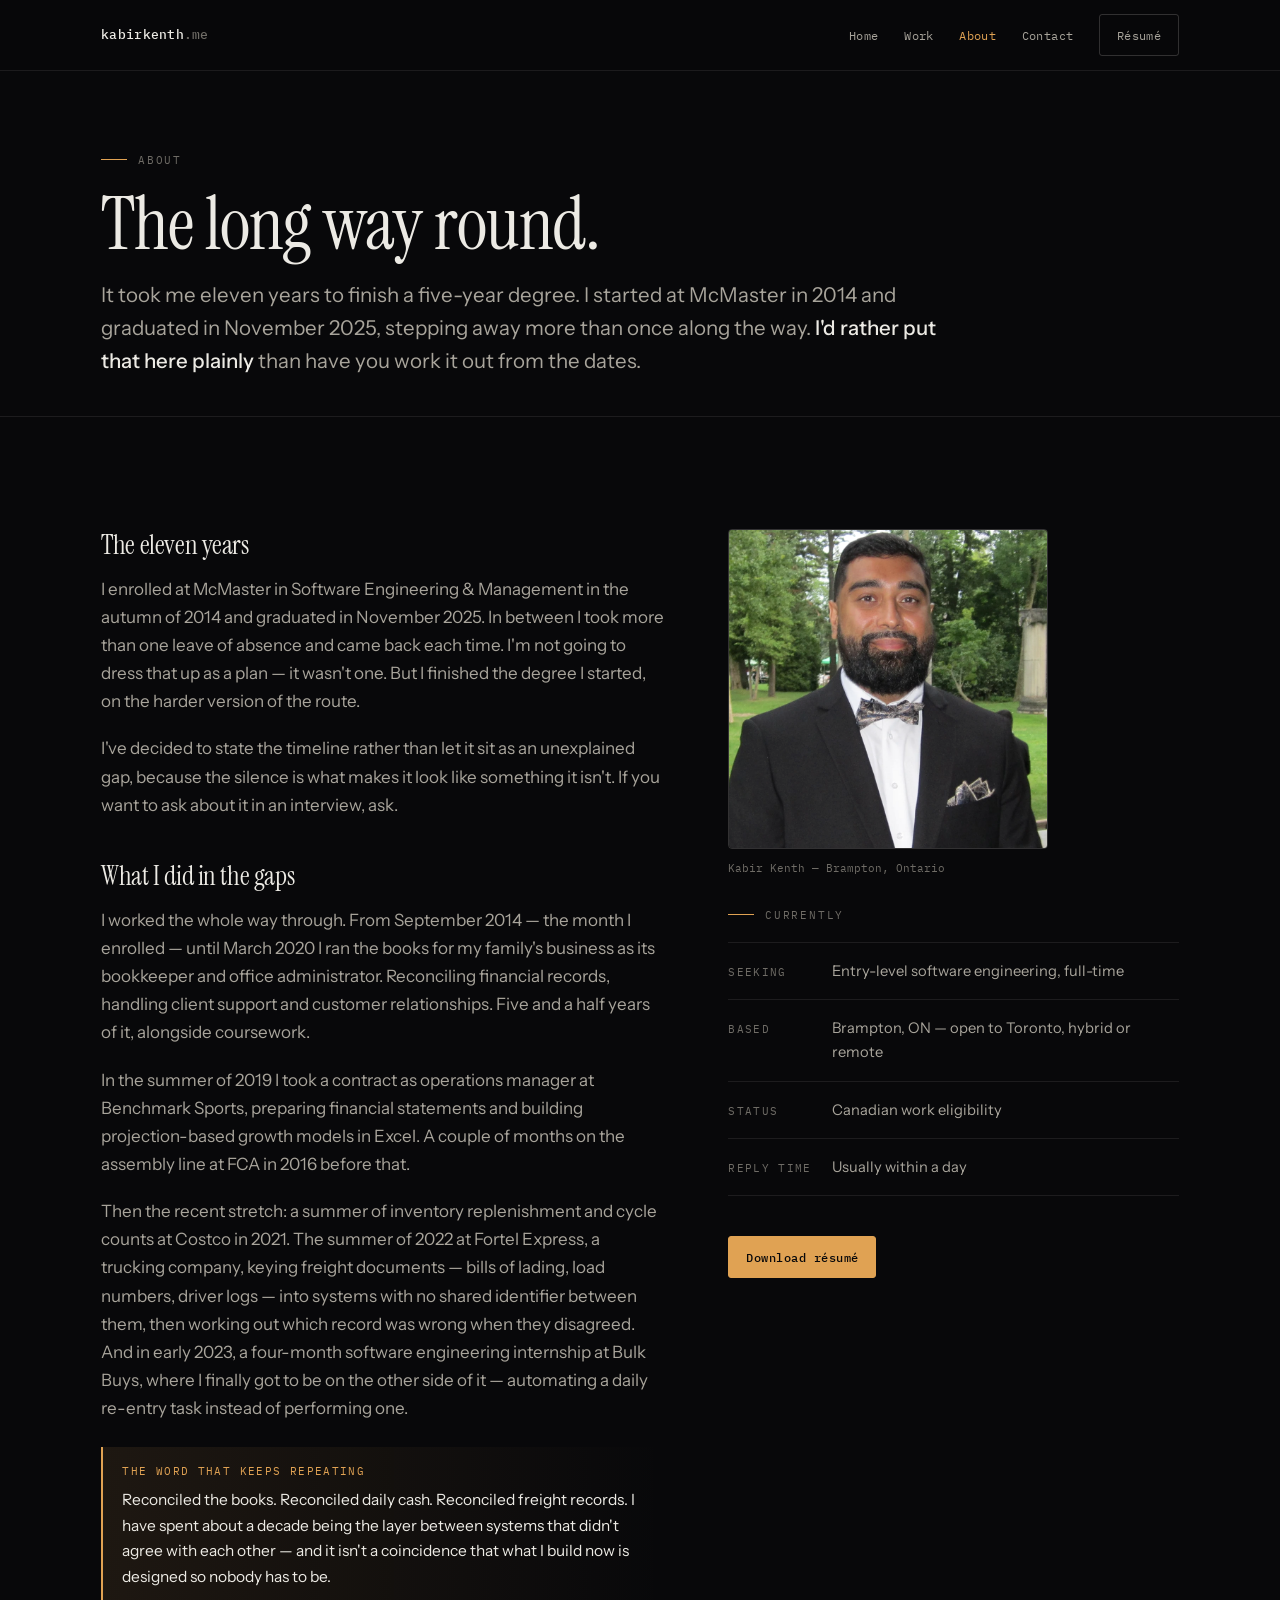
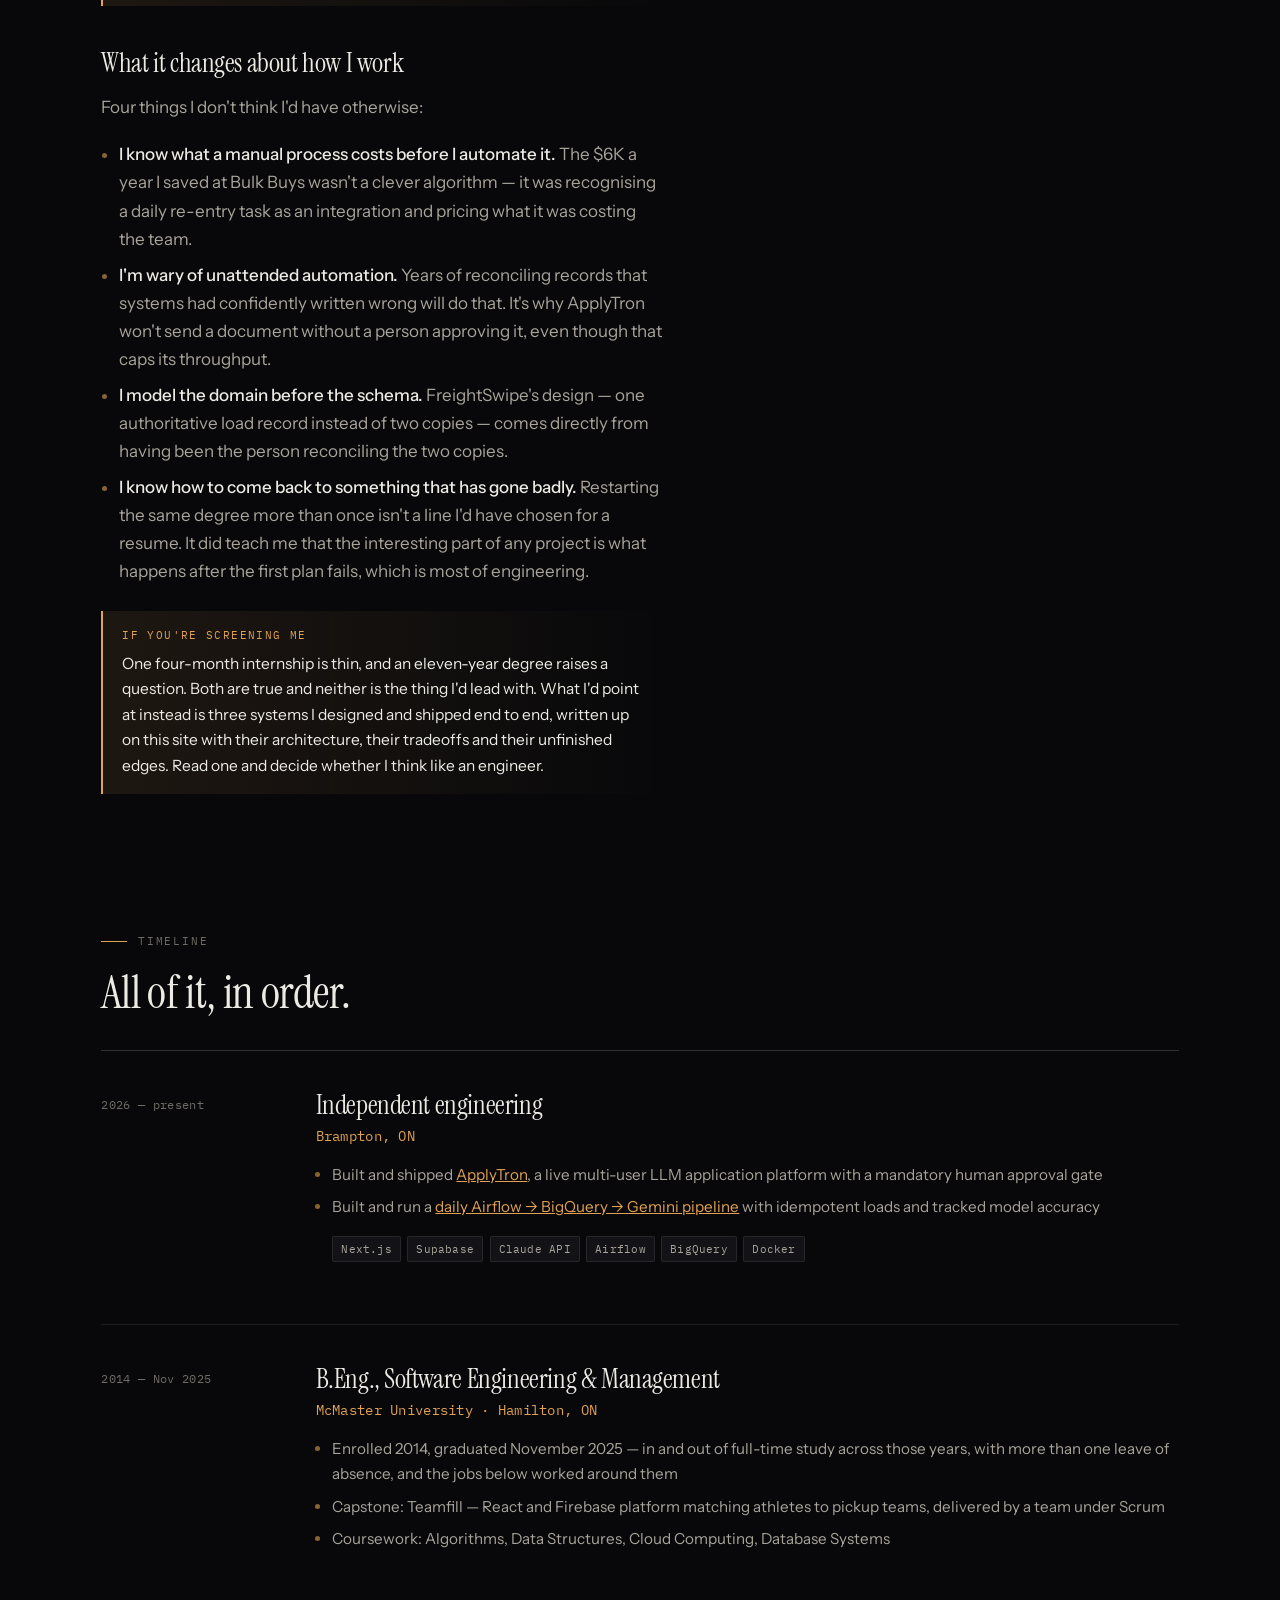
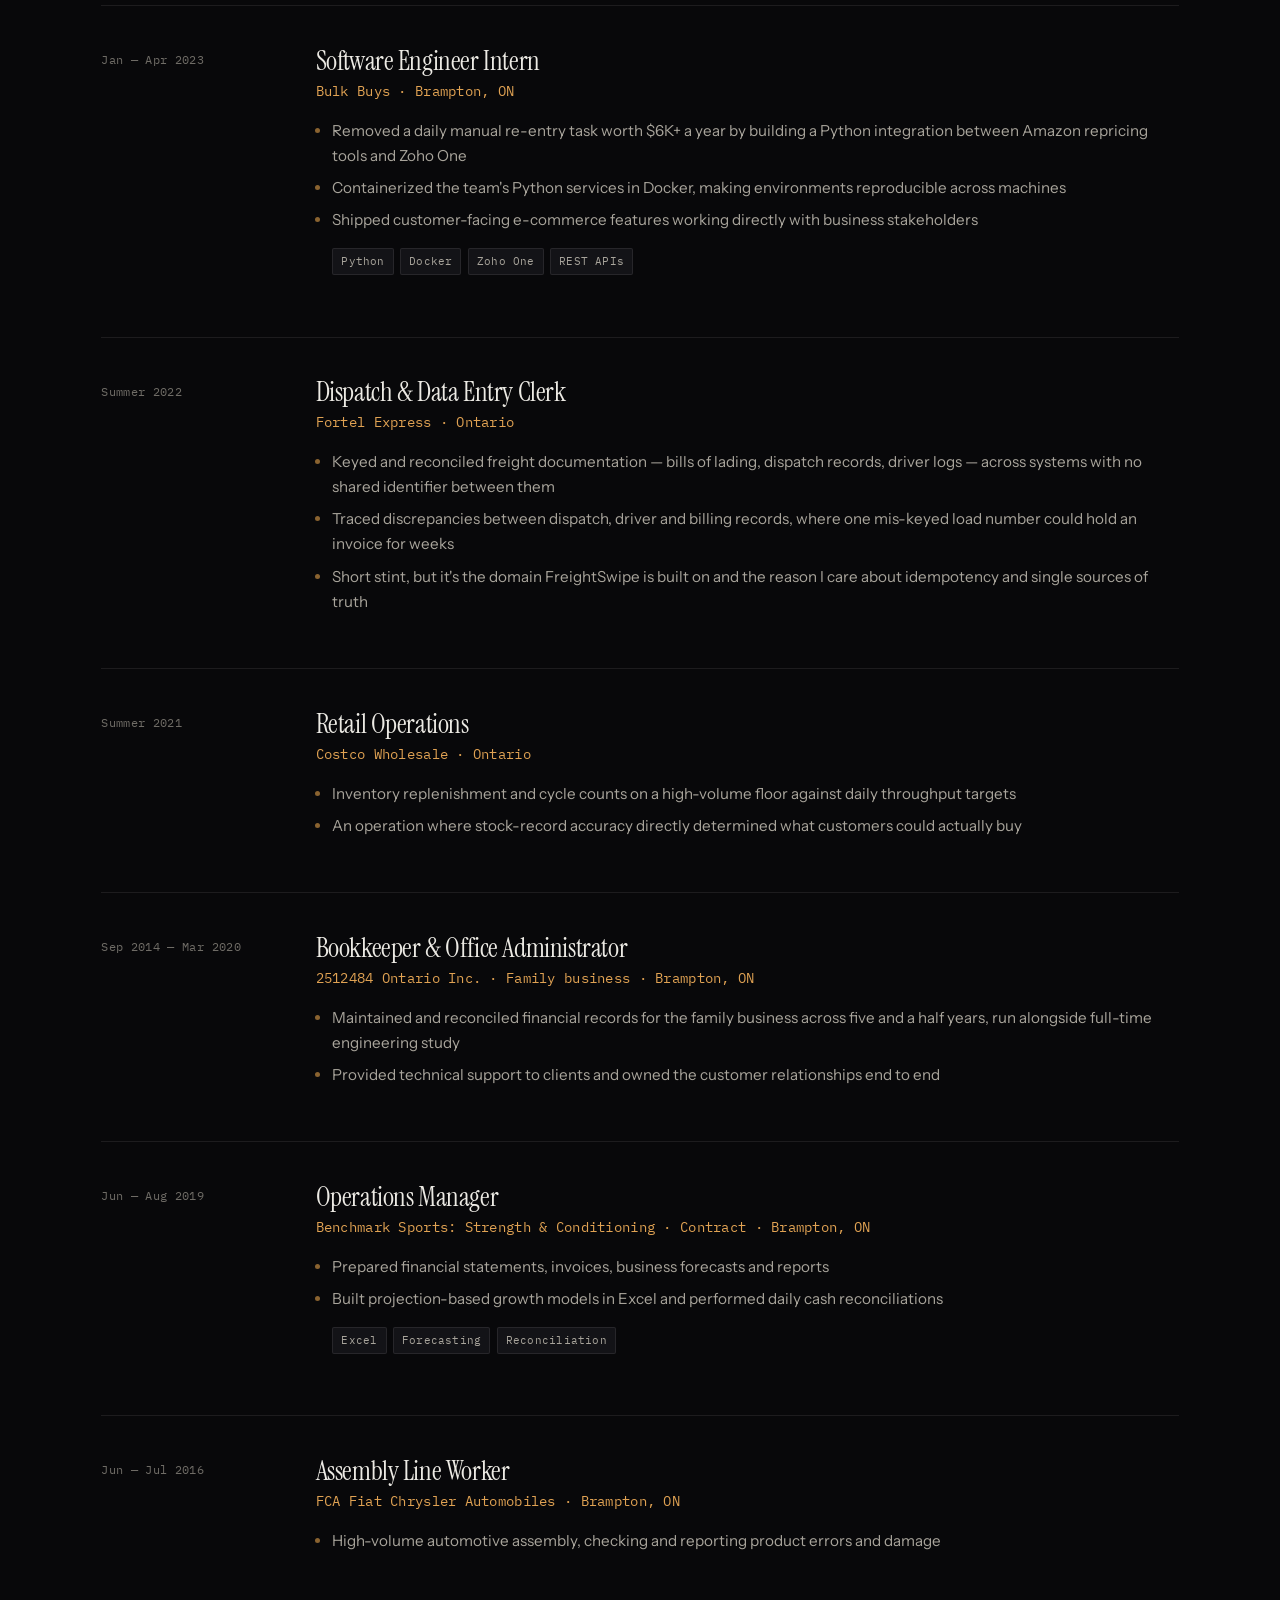
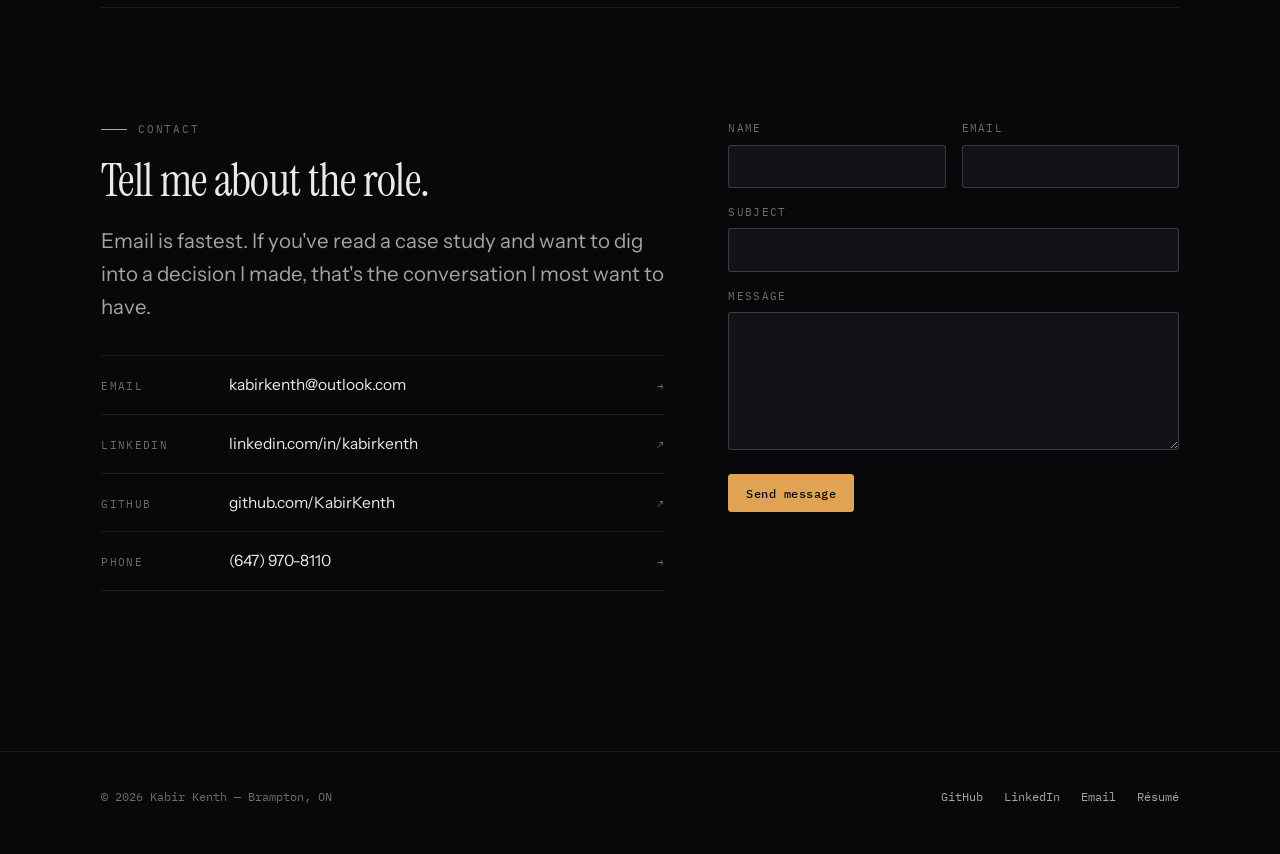
==== about.html @ a947381d "Restructure site around about/work pages and add case studies Replace experience.html and portfolio." ====
<!DOCTYPE html>
<html lang="en">
<head>
    <meta charset="UTF-8">
    <meta name="viewport" content="width=device-width, initial-scale=1.0">
    <title>About — Kabir Kenth</title>
    <meta name="description" content="Kabir Kenth's path into software engineering: freight dispatch data entry, retail operations, then a B.Eng. at McMaster. The long version, with dates.">
    <link rel="preconnect" href="https://fonts.googleapis.com">
    <link rel="preconnect" href="https://fonts.gstatic.com" crossorigin>
    <link href="https://fonts.googleapis.com/css2?family=Instrument+Sans:wght@400;500;600&family=Instrument+Serif:ital@0;1&family=IBM+Plex+Mono:wght@400;500&display=swap" rel="stylesheet">
    <link rel="stylesheet" href="styles.css">
</head>
<body>
    <a href="#main" class="skip">Skip to content</a>

    <nav class="nav">
        <div class="nav-inner">
            <a href="index.html" class="nav-mark">kabirkenth<span class="tld">.me</span></a>
            <button class="nav-toggle" aria-label="Toggle menu" aria-expanded="false">Menu</button>
            <div class="nav-links">
                <a href="index.html">Home</a>
                <a href="work.html">Work</a>
                <a href="about.html" aria-current="page">About</a>
                <a href="#contact">Contact</a>
                <a href="Kabir-Kenth-Resume.pdf" class="btn">Résumé</a>
            </div>
        </div>
    </nav>

    <main id="main">

    <header class="page-head">
        <div class="wrap">
            <p class="label">About</p>
            <h1>The long way round.</h1>
            <p class="lede">
                It took me eleven years to finish a five-year degree. I started at McMaster in 2014 and
                graduated in November 2025, stepping away more than once along the way.
                <strong>I'd rather put that here plainly</strong> than have you work it out from the dates.
            </p>
        </div>
    </header>

    <section class="section">
        <div class="wrap">
            <div class="two-col">
                <div class="prose reveal">
                    <h3>The eleven years</h3>
                    <p>
                        I enrolled at McMaster in Software Engineering &amp; Management in the autumn of 2014
                        and graduated in November 2025. In between I took more than one leave of absence and
                        came back each time. I'm not going to dress that up as a plan — it wasn't one. But I
                        finished the degree I started, on the harder version of the route.
                    </p>
                    <p>
                        I've decided to state the timeline rather than let it sit as an unexplained gap,
                        because the silence is what makes it look like something it isn't. If you want to
                        ask about it in an interview, ask.
                    </p>

                    <h3>What I did in the gaps</h3>
                    <p>
                        I worked the whole way through. From September 2014 — the month I enrolled — until
                        March 2020 I ran the books for my family's business as its bookkeeper and office
                        administrator. Reconciling financial records, handling client support and
                        customer relationships. Five and a half years of it, alongside coursework.
                    </p>
                    <p>
                        In the summer of 2019 I took a contract as operations manager at Benchmark Sports,
                        preparing financial statements and building projection-based growth models in Excel.
                        A couple of months on the assembly line at FCA in 2016 before that.
                    </p>
                    <p>
                        Then the recent stretch: a summer of inventory replenishment and cycle counts at Costco
                        in 2021. The summer of 2022 at Fortel Express, a trucking company, keying freight
                        documents — bills of lading, load numbers, driver logs — into systems with no shared
                        identifier between them, then working out which record was wrong when they disagreed.
                        And in early 2023, a four-month software engineering internship at Bulk Buys, where I
                        finally got to be on the other side of it — automating a daily re-entry task instead of
                        performing one.
                    </p>

                    <div class="callout">
                        <span class="callout-k">The word that keeps repeating</span>
                        <p>
                            Reconciled the books. Reconciled daily cash. Reconciled freight records. I have spent
                            about a decade being the layer between systems that didn't agree with each other —
                            and it isn't a coincidence that what I build now is designed so nobody has to be.
                        </p>
                    </div>

                    <h3>What it changes about how I work</h3>
                    <p>
                        Four things I don't think I'd have otherwise:
                    </p>
                    <ul>
                        <li>
                            <strong>I know what a manual process costs before I automate it.</strong> The
                            $6K a year I saved at Bulk Buys wasn't a clever algorithm — it was recognising a
                            daily re-entry task as an integration and pricing what it was costing the team.
                        </li>
                        <li>
                            <strong>I'm wary of unattended automation.</strong> Years of reconciling records
                            that systems had confidently written wrong will do that. It's why
                            ApplyTron won't send a document without a person approving it, even though that
                            caps its throughput.
                        </li>
                        <li>
                            <strong>I model the domain before the schema.</strong> FreightSwipe's design —
                            one authoritative load record instead of two copies — comes directly from having
                            been the person reconciling the two copies.
                        </li>
                        <li>
                            <strong>I know how to come back to something that has gone badly.</strong>
                            Restarting the same degree more than once isn't a line I'd have chosen for a
                            resume. It did teach me that the interesting part of any project is what happens
                            after the first plan fails, which is most of engineering.
                        </li>
                    </ul>

                    <div class="callout">
                        <span class="callout-k">If you're screening me</span>
                        <p>
                            One four-month internship is thin, and an eleven-year degree raises a
                            question. Both are true and neither is the thing I'd lead with. What I'd point at
                            instead is three systems I designed and shipped end to end, written up on this
                            site with their architecture, their tradeoffs and their unfinished edges. Read one
                            and decide whether I think like an engineer.
                        </p>
                    </div>
                </div>

                <div class="reveal">
                    <img class="portrait" src="resources/portrait.webp"
                         alt="Kabir Kenth" width="900" height="900" loading="lazy">
                    <p class="portrait-cap">Kabir Kenth — Brampton, Ontario</p>
                    <p class="label">Currently</p>
                    <dl class="facts" style="margin-bottom: 2.5rem;">
                        <div class="fact"><dt>Seeking</dt><dd>Entry-level software engineering, full-time</dd></div>
                        <div class="fact"><dt>Based</dt><dd>Brampton, ON — open to Toronto, hybrid or remote</dd></div>
                        <div class="fact"><dt>Status</dt><dd>Canadian work eligibility</dd></div>
                        <div class="fact"><dt>Reply time</dt><dd>Usually within a day</dd></div>
                    </dl>
                    <a href="Kabir-Kenth-Resume.pdf" class="btn btn-solid">Download résumé</a>
                </div>
            </div>
        </div>
    </section>

    <section class="section">
        <div class="wrap">
            <p class="label reveal">Timeline</p>
            <h2 class="reveal" style="margin-bottom: 2rem;">All of it, in order.</h2>

            <div class="timeline">
                <div class="t-item reveal">
                    <p class="t-when">2026 — present</p>
                    <div>
                        <h3>Independent engineering</h3>
                        <p class="t-org">Brampton, ON</p>
                        <ul>
                            <li>Built and shipped <a href="applytron.html" style="color:var(--amber);">ApplyTron</a>, a live multi-user LLM application platform with a mandatory human approval gate</li>
                            <li>Built and run a <a href="stock-pipeline.html" style="color:var(--amber);">daily Airflow → BigQuery → Gemini pipeline</a> with idempotent loads and tracked model accuracy</li>
                        </ul>
                        <ul class="stack"><li>Next.js</li><li>Supabase</li><li>Claude API</li><li>Airflow</li><li>BigQuery</li><li>Docker</li></ul>
                    </div>
                </div>

                <div class="t-item reveal">
                    <p class="t-when">2014 — Nov 2025</p>
                    <div>
                        <h3>B.Eng., Software Engineering &amp; Management</h3>
                        <p class="t-org">McMaster University · Hamilton, ON</p>
                        <ul>
                            <li>Enrolled 2014, graduated November 2025 — in and out of full-time study across those years, with more than one leave of absence, and the jobs below worked around them</li>
                            <li>Capstone: Teamfill — React and Firebase platform matching athletes to pickup teams, delivered by a team under Scrum</li>
                            <li>Coursework: Algorithms, Data Structures, Cloud Computing, Database Systems</li>
                        </ul>
                    </div>
                </div>

                <div class="t-item reveal">
                    <p class="t-when">Jan — Apr 2023</p>
                    <div>
                        <h3>Software Engineer Intern</h3>
                        <p class="t-org">Bulk Buys · Brampton, ON</p>
                        <ul>
                            <li>Removed a daily manual re-entry task worth $6K+ a year by building a Python integration between Amazon repricing tools and Zoho One</li>
                            <li>Containerized the team's Python services in Docker, making environments reproducible across machines</li>
                            <li>Shipped customer-facing e-commerce features working directly with business stakeholders</li>
                        </ul>
                        <ul class="stack"><li>Python</li><li>Docker</li><li>Zoho One</li><li>REST APIs</li></ul>
                    </div>
                </div>

                <div class="t-item reveal">
                    <p class="t-when">Summer 2022</p>
                    <div>
                        <h3>Dispatch &amp; Data Entry Clerk</h3>
                        <p class="t-org">Fortel Express · Ontario</p>
                        <ul>
                            <li>Keyed and reconciled freight documentation — bills of lading, dispatch records, driver logs — across systems with no shared identifier between them</li>
                            <li>Traced discrepancies between dispatch, driver and billing records, where one mis-keyed load number could hold an invoice for weeks</li>
                            <li>Short stint, but it's the domain FreightSwipe is built on and the reason I care about idempotency and single sources of truth</li>
                        </ul>
                    </div>
                </div>

                <div class="t-item reveal">
                    <p class="t-when">Summer 2021</p>
                    <div>
                        <h3>Retail Operations</h3>
                        <p class="t-org">Costco Wholesale · Ontario</p>
                        <ul>
                            <li>Inventory replenishment and cycle counts on a high-volume floor against daily throughput targets</li>
                            <li>An operation where stock-record accuracy directly determined what customers could actually buy</li>
                        </ul>
                    </div>
                </div>

                <div class="t-item reveal">
                    <p class="t-when">Sep 2014 — Mar 2020</p>
                    <div>
                        <h3>Bookkeeper &amp; Office Administrator</h3>
                        <p class="t-org">2512484 Ontario Inc. · Family business · Brampton, ON</p>
                        <ul>
                            <li>Maintained and reconciled financial records for the family business across five and a half years, run alongside full-time engineering study</li>
                            <li>Provided technical support to clients and owned the customer relationships end to end</li>
                        </ul>
                    </div>
                </div>

                <div class="t-item reveal">
                    <p class="t-when">Jun — Aug 2019</p>
                    <div>
                        <h3>Operations Manager</h3>
                        <p class="t-org">Benchmark Sports: Strength &amp; Conditioning · Contract · Brampton, ON</p>
                        <ul>
                            <li>Prepared financial statements, invoices, business forecasts and reports</li>
                            <li>Built projection-based growth models in Excel and performed daily cash reconciliations</li>
                        </ul>
                        <ul class="stack"><li>Excel</li><li>Forecasting</li><li>Reconciliation</li></ul>
                    </div>
                </div>

                <div class="t-item reveal">
                    <p class="t-when">Jun — Jul 2016</p>
                    <div>
                        <h3>Assembly Line Worker</h3>
                        <p class="t-org">FCA Fiat Chrysler Automobiles · Brampton, ON</p>
                        <ul>
                            <li>High-volume automotive assembly, checking and reporting product errors and damage</li>
                        </ul>
                    </div>
                </div>
            </div>
        </div>
    </section>

    <section class="section" id="contact">
        <div class="wrap">
            <div class="two-col">
                <div class="reveal">
                    <p class="label">Contact</p>
                    <h2 style="margin-bottom: 1.2rem;">Tell me about the role.</h2>
                    <p class="lede" style="margin-bottom: 2rem;">
                        Email is fastest. If you've read a case study and want to dig into a decision I made,
                        that's the conversation I most want to have.
                    </p>
                    <ul class="contact-list">
                        <li><a href="mailto:kabirkenth@outlook.com"><span class="k">Email</span><span class="v">kabirkenth@outlook.com</span><span class="go">→</span></a></li>
                        <li><a href="https://linkedin.com/in/kabirkenth" target="_blank" rel="noopener"><span class="k">LinkedIn</span><span class="v">linkedin.com/in/kabirkenth</span><span class="go">↗</span></a></li>
                        <li><a href="https://github.com/KabirKenth" target="_blank" rel="noopener"><span class="k">GitHub</span><span class="v">github.com/KabirKenth</span><span class="go">↗</span></a></li>
                        <li><a href="tel:+16479708110"><span class="k">Phone</span><span class="v">(647) 970-8110</span><span class="go">→</span></a></li>
                    </ul>
                </div>

                <div class="reveal">
                    <form action="https://formspree.io/f/manbwzww" method="POST">
                        <div class="form-row">
                            <div class="field">
                                <label for="f-name">Name</label>
                                <input id="f-name" type="text" name="name" required>
                            </div>
                            <div class="field">
                                <label for="f-email">Email</label>
                                <input id="f-email" type="email" name="email" required>
                            </div>
                        </div>
                        <div class="field">
                            <label for="f-subject">Subject</label>
                            <input id="f-subject" type="text" name="subject" required>
                        </div>
                        <div class="field">
                            <label for="f-message">Message</label>
                            <textarea id="f-message" name="message" rows="6" required></textarea>
                        </div>
                        <button type="submit" class="btn btn-solid" style="border:1px solid var(--amber); cursor:pointer;">Send message</button>
                    </form>
                </div>
            </div>
        </div>
    </section>

    </main>

    <footer class="footer">
        <div class="wrap">
            <p>© <span id="year">2026</span> Kabir Kenth — Brampton, ON</p>
            <div class="footer-links">
                <a href="https://github.com/KabirKenth" target="_blank" rel="noopener">GitHub</a>
                <a href="https://linkedin.com/in/kabirkenth" target="_blank" rel="noopener">LinkedIn</a>
                <a href="mailto:kabirkenth@outlook.com">Email</a>
                <a href="Kabir-Kenth-Resume.pdf">Résumé</a>
            </div>
        </div>
    </footer>
    <script src="main.js"></script>
</body>
</html>
---- styles.css ----
/* ==========================================================================
   kabirkenth.me — design system
   Near-black ground, bone text, one amber accent. Editorial serif display,
   grotesque body, mono for structural labels.
   ========================================================================== */

:root {
    /* ground */
    --ink-000: #08080a;
    --ink-050: #0d0d10;
    --ink-100: #131317;
    --ink-200: #1b1b21;
    --ink-300: #26262e;
    --ink-400: #3a3a45;

    /* text */
    --bone:    #eceae4;
    --bone-dim:#a8a49b;
    --bone-mut:#6f6c66;

    /* accent */
    --amber:   #e0a253;
    --amber-lo:#8a6330;
    --amber-wash: rgba(224, 162, 83, 0.10);

    /* semantic */
    --live:    #6fbf8a;
    --slate:   #6b7f96;

    --edge:    rgba(236, 234, 228, 0.09);
    --edge-hi: rgba(236, 234, 228, 0.18);

    --serif: "Instrument Serif", "Iowan Old Style", Georgia, serif;
    --sans:  "Instrument Sans", -apple-system, BlinkMacSystemFont, "Segoe UI", sans-serif;
    --mono:  "IBM Plex Mono", ui-monospace, SFMono-Regular, Menlo, monospace;

    --wrap: 1180px;
    --gut: clamp(1.25rem, 4vw, 3.5rem);
}

*, *::before, *::after { box-sizing: border-box; }

html { -webkit-text-size-adjust: 100%; scroll-behavior: smooth; }
@media (prefers-reduced-motion: reduce) { html { scroll-behavior: auto; } }

body {
    margin: 0;
    background: var(--ink-000);
    color: var(--bone);
    font-family: var(--sans);
    font-size: 17px;
    line-height: 1.65;
    -webkit-font-smoothing: antialiased;
    text-rendering: optimizeLegibility;
}

img { max-width: 100%; display: block; }
a { color: inherit; }

.wrap { width: 100%; max-width: var(--wrap); margin-inline: auto; padding-inline: var(--gut); }

/* ---------- type ---------- */

h1, h2, h3 { font-family: var(--serif); font-weight: 400; letter-spacing: -0.015em; margin: 0; }

h1 { font-size: clamp(2.6rem, 6.4vw, 4.6rem); line-height: 1.02; }
h2 { font-size: clamp(1.9rem, 3.6vw, 2.9rem); line-height: 1.08; }
h3 { font-size: clamp(1.3rem, 2.2vw, 1.7rem); line-height: 1.15; }

h1 em, h2 em { font-style: italic; color: var(--amber); }

p { margin: 0 0 1.15em; }
p:last-child { margin-bottom: 0; }

.lede { font-size: clamp(1.05rem, 1.6vw, 1.28rem); line-height: 1.6; color: var(--bone-dim); max-width: 62ch; }
.lede strong { color: var(--bone); font-weight: 500; }

.label {
    font-family: var(--mono);
    font-size: 0.7rem;
    letter-spacing: 0.16em;
    text-transform: uppercase;
    color: var(--bone-mut);
    margin: 0 0 1.1rem;
    display: flex;
    align-items: center;
    gap: 0.7rem;
}
.label::before {
    content: "";
    width: 1.6rem; height: 1px;
    background: var(--amber);
    flex: none;
}
.label.plain::before { display: none; }

/* ---------- nav ---------- */

.nav {
    position: sticky; top: 0; z-index: 60;
    background: rgba(8, 8, 10, 0.82);
    backdrop-filter: blur(14px);
    -webkit-backdrop-filter: blur(14px);
    border-bottom: 1px solid var(--edge);
}
.nav-inner {
    max-width: var(--wrap); margin-inline: auto; padding: 0.85rem var(--gut);
    display: flex; align-items: center; justify-content: space-between; gap: 1rem;
}
.nav-mark {
    font-family: var(--mono); font-size: 0.83rem; font-weight: 500;
    letter-spacing: 0.02em; text-decoration: none; color: var(--bone);
}
.nav-mark .tld { color: var(--bone-mut); }
.nav-links { display: flex; align-items: center; gap: 1.6rem; }
.nav-links a {
    font-family: var(--mono); font-size: 0.78rem; letter-spacing: 0.03em;
    text-decoration: none; color: var(--bone-dim);
    transition: color 0.18s ease;
}
.nav-links a:hover, .nav-links a[aria-current="page"] { color: var(--bone); }
.nav-links a[aria-current="page"] { color: var(--amber); }

.nav-toggle {
    display: none; background: none; border: 1px solid var(--edge-hi);
    color: var(--bone-dim); font-family: var(--mono); font-size: 0.72rem;
    letter-spacing: 0.1em; text-transform: uppercase;
    padding: 0.45rem 0.7rem; border-radius: 3px; cursor: pointer;
}

@media (max-width: 800px) {
    .nav-toggle { display: block; }
    .nav-links {
        display: none; position: absolute; left: 0; right: 0; top: 100%;
        flex-direction: column; align-items: flex-start; gap: 0;
        background: var(--ink-050); border-bottom: 1px solid var(--edge);
        padding: 0.5rem var(--gut) 1.1rem;
    }
    .nav-links.open { display: flex; }
    .nav-links a { padding: 0.7rem 0; font-size: 0.92rem; width: 100%; }
}

/* ---------- buttons ---------- */

.btn {
    display: inline-flex; align-items: center; gap: 0.5rem;
    font-family: var(--mono); font-size: 0.78rem; letter-spacing: 0.04em;
    text-decoration: none; color: var(--bone);
    border: 1px solid var(--edge-hi); border-radius: 3px;
    padding: 0.62rem 1.05rem;
    transition: border-color 0.18s ease, background 0.18s ease, color 0.18s ease;
}
.btn:hover { border-color: var(--amber); color: var(--amber); }
.btn-solid {
    background: var(--amber); border-color: var(--amber); color: var(--ink-000); font-weight: 500;
}
.btn-solid:hover { background: #edb268; border-color: #edb268; color: var(--ink-000); }

/* ---------- sections ---------- */

.section { padding: clamp(3.5rem, 9vw, 7rem) 0; }
.section + .section { padding-top: 0; }
.rule { height: 1px; background: var(--edge); border: 0; margin: 0; }

/* ---------- hero ---------- */

.hero {
    position: relative;
    padding: clamp(3.5rem, 11vw, 8rem) 0 clamp(7rem, 15vw, 11rem);
    overflow: hidden;
}
.hero::before {
    content: "";
    position: absolute; inset: 0;
    background:
        radial-gradient(ellipse 80% 55% at 15% 0%, rgba(224,162,83,0.07), transparent 70%);
    opacity: 0.9;
    pointer-events: none;
    z-index: 0;
}
.hero::after {
    content: "";
    position: absolute; inset: 0;
    background: linear-gradient(180deg, rgba(8,8,10,0.35) 0%, rgba(8,8,10,0.85) 70%, var(--ink-000) 100%);
    pointer-events: none; z-index: 0;
}
.hero .wrap { position: relative; z-index: 2; }

.hero-grid { display: grid; grid-template-columns: minmax(0, 1.35fr) minmax(0, 1fr); gap: clamp(2rem, 5vw, 4.5rem); align-items: end; }
@media (max-width: 900px) { .hero-grid { grid-template-columns: 1fr; align-items: start; } }

.hero h1 { margin-bottom: 1.4rem; max-width: 16ch; }
.hero-actions { display: flex; flex-wrap: wrap; gap: 0.7rem; margin-top: 2rem; }

/* fact strip */
.facts { border-top: 1px solid var(--edge); display: grid; gap: 0; }
.fact { padding: 1rem 0; border-bottom: 1px solid var(--edge); display: grid; grid-template-columns: 5.5rem 1fr; gap: 1rem; align-items: baseline; }
.fact dt { font-family: var(--mono); font-size: 0.7rem; letter-spacing: 0.12em; text-transform: uppercase; color: var(--bone-mut); }
.fact dd { margin: 0; font-size: 0.92rem; color: var(--bone-dim); }
.fact dd strong { color: var(--bone); font-weight: 500; }

/* ---------- work index (editorial table of contents) ---------- */

.work-index { border-top: 1px solid var(--edge-hi); }

.work-row {
    display: grid;
    grid-template-columns: 3.2rem minmax(0, 1.6fr) minmax(0, 1.4fr) 8rem;
    gap: clamp(1rem, 3vw, 2.5rem);
    align-items: start;
    padding: clamp(1.6rem, 3.5vw, 2.6rem) 0;
    border-bottom: 1px solid var(--edge);
    text-decoration: none;
    color: inherit;
    position: relative;
    transition: background 0.2s ease;
}
.work-row::before {
    content: ""; position: absolute; left: calc(var(--gut) * -1); right: calc(var(--gut) * -1); top: 0; bottom: 0;
    background: linear-gradient(90deg, var(--amber-wash), transparent 60%);
    opacity: 0; transition: opacity 0.2s ease; pointer-events: none;
}
.work-row:hover::before { opacity: 1; }
.work-row:hover .work-title { color: var(--amber); }
.work-row:hover .work-go { color: var(--amber); transform: translateX(3px); }

.work-num { font-family: var(--mono); font-size: 0.75rem; color: var(--bone-mut); padding-top: 0.45rem; }
.work-title { font-family: var(--serif); font-size: clamp(1.4rem, 2.6vw, 2rem); line-height: 1.1; margin: 0 0 0.5rem; transition: color 0.2s ease; }
.work-sub { font-size: 0.93rem; color: var(--bone-dim); margin: 0; }
.work-note { font-size: 0.92rem; color: var(--bone-dim); margin: 0 0 0.9rem; }
.work-go { font-family: var(--mono); font-size: 0.75rem; color: var(--bone-mut); justify-self: end; padding-top: 0.5rem; white-space: nowrap; transition: color 0.2s ease, transform 0.2s ease; display: inline-block; }

@media (max-width: 860px) {
    .work-row { grid-template-columns: 2.4rem 1fr; }
    .work-row > *:nth-child(3) { grid-column: 2; }
    .work-go { grid-column: 2; justify-self: start; }
}

/* ---------- meta / status ---------- */

.meta-line { display: flex; flex-wrap: wrap; align-items: center; gap: 0.7rem; margin-bottom: 0.8rem; }

.status {
    font-family: var(--mono); font-size: 0.66rem; letter-spacing: 0.11em; text-transform: uppercase;
    padding: 0.22rem 0.5rem; border-radius: 2px; border: 1px solid;
}
.status-live { color: var(--live); border-color: rgba(111,191,138,0.4); background: rgba(111,191,138,0.08); }
.status-build { color: var(--amber); border-color: rgba(224,162,83,0.4); background: var(--amber-wash); }
.status-arch { color: var(--slate); border-color: rgba(107,127,150,0.4); background: rgba(107,127,150,0.08); }
.year { font-family: var(--mono); font-size: 0.72rem; color: var(--bone-mut); }

/* ---------- stack chips ---------- */

.stack { list-style: none; display: flex; flex-wrap: wrap; gap: 0.4rem; padding: 0; margin: 0; }
.stack li {
    font-family: var(--mono); font-size: 0.7rem; letter-spacing: 0.02em;
    color: var(--bone-dim);
    border: 1px solid var(--edge); border-radius: 2px;
    padding: 0.2rem 0.5rem;
    background: var(--ink-100);
}

/* ---------- prose ---------- */

.prose { max-width: 68ch; }
.prose h3 { margin: 2.6rem 0 0.9rem; }
.prose h3:first-child { margin-top: 0; }
.prose p { color: var(--bone-dim); }
.prose strong { color: var(--bone); font-weight: 500; }
.prose a { color: var(--amber); text-underline-offset: 3px; }
.prose ul { padding-left: 1.1rem; margin: 0 0 1.2rem; color: var(--bone-dim); }
.prose li { margin-bottom: 0.5rem; }
.prose li::marker { color: var(--amber-lo); }

/* pull quote / decision callout */
.callout {
    border-left: 2px solid var(--amber);
    background: linear-gradient(90deg, var(--amber-wash), transparent);
    padding: 1rem 1.2rem;
    margin: 1.6rem 0;
    border-radius: 0 3px 3px 0;
}
.callout p { margin: 0; color: var(--bone); font-size: 0.97rem; }
.callout .callout-k {
    font-family: var(--mono); font-size: 0.66rem; letter-spacing: 0.13em;
    text-transform: uppercase; color: var(--amber); display: block; margin-bottom: 0.4rem;
}

/* honest limitations block */
.honest {
    border: 1px dashed var(--edge-hi);
    border-radius: 4px;
    padding: 1.15rem 1.3rem;
    background: var(--ink-050);
    margin: 1.8rem 0;
}
.honest .callout-k {
    font-family: var(--mono); font-size: 0.66rem; letter-spacing: 0.13em;
    text-transform: uppercase; color: var(--bone-mut); display: block; margin-bottom: 0.5rem;
}
.honest p, .honest li { color: var(--bone-dim); font-size: 0.94rem; margin-bottom: 0.4rem; }
.honest ul { margin-bottom: 0; }

/* ---------- decision table ---------- */

.decisions { width: 100%; border-collapse: collapse; margin: 1.6rem 0; font-size: 0.92rem; }
.decisions th, .decisions td { text-align: left; padding: 0.85rem 1rem 0.85rem 0; border-bottom: 1px solid var(--edge); vertical-align: top; }
.decisions th {
    font-family: var(--mono); font-size: 0.68rem; letter-spacing: 0.12em; text-transform: uppercase;
    color: var(--bone-mut); font-weight: 400; border-bottom-color: var(--edge-hi);
}
.decisions td { color: var(--bone-dim); }
.decisions td:first-child { color: var(--bone); width: 30%; }
.table-scroll { overflow-x: auto; -webkit-overflow-scrolling: touch; }

/* ---------- architecture diagram ---------- */

.diagram {
    border: 1px solid var(--edge);
    border-radius: 5px;
    background:
        linear-gradient(var(--ink-050), var(--ink-050)) padding-box,
        radial-gradient(ellipse at 20% 0%, rgba(224,162,83,0.06), transparent 60%) padding-box;
    padding: clamp(1rem, 3vw, 1.9rem);
    margin: 1.9rem 0;
    overflow-x: auto;
}
.diagram svg { display: block; min-width: 640px; width: 100%; height: auto; }
.diagram figcaption {
    font-family: var(--mono); font-size: 0.71rem; color: var(--bone-mut);
    margin-top: 1rem; line-height: 1.6; min-width: 0;
}

/* svg primitives */
.d-box { fill: var(--ink-200); stroke: var(--edge-hi); stroke-width: 1; }
.d-box-accent { fill: rgba(224,162,83,0.10); stroke: var(--amber); stroke-width: 1.2; }
.d-box-gate { fill: rgba(224,162,83,0.16); stroke: var(--amber); stroke-width: 1.6; }
.d-group { fill: none; stroke: var(--edge); stroke-width: 1; stroke-dasharray: 3 4; }
.d-t { font-family: var(--sans); font-size: 12px; fill: var(--bone); }
.d-t-sm { font-family: var(--mono); font-size: 9.5px; fill: var(--bone-mut); letter-spacing: 0.04em; }
.d-t-accent { font-family: var(--mono); font-size: 9.5px; fill: var(--amber); letter-spacing: 0.06em; }
.d-t-group { font-family: var(--mono); font-size: 9px; fill: var(--bone-mut); letter-spacing: 0.14em; text-transform: uppercase; }
.d-line { stroke: var(--edge-hi); stroke-width: 1.2; fill: none; }
.d-line-accent { stroke: var(--amber); stroke-width: 1.4; fill: none; }
.d-line-dash { stroke: var(--bone-mut); stroke-width: 1; fill: none; stroke-dasharray: 4 4; }

/* ---------- contact ---------- */

.contact-list { list-style: none; padding: 0; margin: 0; border-top: 1px solid var(--edge); }
.contact-list li { border-bottom: 1px solid var(--edge); }
.contact-list a {
    display: grid; grid-template-columns: 7rem 1fr auto; gap: 1rem; align-items: baseline;
    padding: 1rem 0; text-decoration: none; transition: color 0.18s ease;
}
.contact-list .k { font-family: var(--mono); font-size: 0.7rem; letter-spacing: 0.12em; text-transform: uppercase; color: var(--bone-mut); }
.contact-list .v { color: var(--bone); font-size: 0.97rem; }
.contact-list a:hover .v { color: var(--amber); }
.contact-list .go { font-family: var(--mono); font-size: 0.7rem; color: var(--bone-mut); }

/* ---------- form ---------- */

.form-row { display: grid; grid-template-columns: 1fr 1fr; gap: 1rem; }
@media (max-width: 640px) { .form-row { grid-template-columns: 1fr; } }
.field { margin-bottom: 1rem; }
.field label {
    display: block; font-family: var(--mono); font-size: 0.68rem; letter-spacing: 0.12em;
    text-transform: uppercase; color: var(--bone-mut); margin-bottom: 0.4rem;
}
.field input, .field textarea {
    width: 100%; background: var(--ink-100); border: 1px solid var(--edge-hi);
    border-radius: 3px; color: var(--bone); font-family: var(--sans); font-size: 0.95rem;
    padding: 0.7rem 0.85rem; transition: border-color 0.18s ease;
}
.field input:focus, .field textarea:focus { outline: none; border-color: var(--amber); }
.field textarea { resize: vertical; }

/* ---------- timeline ---------- */

.timeline { border-top: 1px solid var(--edge-hi); }
.t-item {
    display: grid; grid-template-columns: 11rem 1fr; gap: clamp(1rem, 3vw, 2.5rem);
    padding: clamp(1.6rem, 3vw, 2.4rem) 0; border-bottom: 1px solid var(--edge);
}
@media (max-width: 760px) { .t-item { grid-template-columns: 1fr; gap: 0.6rem; } }
.t-when { font-family: var(--mono); font-size: 0.74rem; color: var(--bone-mut); margin: 0.35rem 0 0; letter-spacing: 0.03em; }
.t-item h3 { margin-bottom: 0.25rem; }
.t-org { font-size: 0.88rem; color: var(--amber); margin: 0 0 0.9rem; font-family: var(--mono); letter-spacing: 0.02em; }
.t-item ul { padding-left: 1.05rem; margin: 0 0 1rem; color: var(--bone-dim); font-size: 0.95rem; }
.t-item li { margin-bottom: 0.45rem; }
.t-item li::marker { color: var(--amber-lo); }

/* ---------- footer ---------- */

.footer { border-top: 1px solid var(--edge); padding: 2.2rem 0 3rem; margin-top: 3rem; }
.footer .wrap { display: flex; flex-wrap: wrap; gap: 1rem; justify-content: space-between; align-items: center; }
.footer p { font-family: var(--mono); font-size: 0.72rem; color: var(--bone-mut); margin: 0; }
.footer-links { display: flex; gap: 1.3rem; }
.footer-links a { font-family: var(--mono); font-size: 0.72rem; color: var(--bone-dim); text-decoration: none; }
.footer-links a:hover { color: var(--amber); }

/* ---------- reveal ---------- */

.js .reveal { opacity: 0; transform: translateY(14px); }
.js .reveal.on { opacity: 1; transform: none; transition: opacity 0.6s cubic-bezier(.2,.7,.3,1), transform 0.6s cubic-bezier(.2,.7,.3,1); }
@media (prefers-reduced-motion: reduce) {
    .js .reveal { opacity: 1; transform: none; }
}

/* ---------- misc ---------- */

.two-col { display: grid; grid-template-columns: minmax(0, 1.25fr) minmax(0, 1fr); gap: clamp(2rem, 5vw, 4.5rem); align-items: start; }
@media (max-width: 900px) { .two-col { grid-template-columns: 1fr; } }

.page-head { padding: clamp(2.8rem, 7vw, 5rem) 0 clamp(1.5rem, 3vw, 2.5rem); border-bottom: 1px solid var(--edge); }
.page-head h1 { margin-bottom: 1.1rem; max-width: 18ch; }

.back {
    font-family: var(--mono); font-size: 0.75rem; color: var(--bone-mut);
    text-decoration: none; display: inline-flex; gap: 0.45rem; margin-bottom: 1.6rem;
}
.back:hover { color: var(--amber); }

.skip {
    position: absolute; left: -9999px;
}
.skip:focus {
    left: var(--gut); top: 0.5rem; z-index: 100; background: var(--amber); color: var(--ink-000);
    padding: 0.5rem 0.9rem; border-radius: 3px; font-family: var(--mono); font-size: 0.8rem;
}

/* ---------- portrait ---------- */

.portrait {
    width: 100%;
    max-width: 320px;
    height: auto;
    aspect-ratio: 1 / 1;
    object-fit: cover;
    border-radius: 4px;
    border: 1px solid var(--edge-hi);
    filter: saturate(0.88) contrast(1.03);
    margin-bottom: 1.5rem;
}
.portrait-cap {
    font-family: var(--mono);
    font-size: 0.71rem;
    color: var(--bone-mut);
    margin: -0.9rem 0 1.8rem;
    line-height: 1.6;
}

.byline { display: flex; align-items: center; gap: 0.9rem; margin-bottom: 1.4rem; }
.byline img {
    width: 60px; height: 60px; flex: none;
    border-radius: 50%; object-fit: cover;
    border: 1px solid var(--edge-hi);
    filter: saturate(0.88) contrast(1.03);
}
.byline .who { font-family: var(--mono); font-size: 0.75rem; line-height: 1.55; color: var(--bone-dim); }
.byline .who strong { display: block; color: var(--bone); font-weight: 500; letter-spacing: 0.02em; }

/* optional art band on interior page headers */
.page-head.art { position: relative; overflow: hidden; }
.page-head.art::before {
    content: ""; position: absolute; inset: 0;
    background: var(--head-art, none) center 28% / cover no-repeat;
    opacity: 0.5; z-index: 0;
}
.page-head.art::after {
    content: ""; position: absolute; inset: 0; z-index: 0;
    background: linear-gradient(180deg, rgba(8,8,10,0.55) 0%, rgba(8,8,10,0.88) 62%, var(--ink-000) 100%);
}
.page-head.art .wrap { position: relative; z-index: 1; }

/* hero art band — hand-drawn SVG, same language as the architecture diagrams */
.hero-band {
    position: absolute;
    left: 0; right: 0; bottom: 0;
    aspect-ratio: 1600 / 260;
    max-height: 46vh;
    background: var(--band-art) center bottom / 100% 100% no-repeat;
    opacity: 0.9;
    pointer-events: none;
    z-index: 1;
    -webkit-mask-image: linear-gradient(to bottom, transparent 0%, #000 38%, #000 88%, transparent 100%);
    mask-image: linear-gradient(to bottom, transparent 0%, #000 38%, #000 88%, transparent 100%);
}
@media (max-width: 700px) { .hero-band { opacity: 0.6; } }

/* ==========================================================================
   Interactive diagrams and demonstration widgets
   ========================================================================== */

/* --- flowing token --- */
.flow-token { opacity: 0; transition: opacity 0.25s ease; }
.flow-token.on { opacity: 1; }
.flow-token .tok-halo { fill: var(--amber); opacity: 0.16; }
.flow-token .tok-dot  { fill: #ffd39b; }
.flow-token.tok-b .tok-halo { fill: var(--slate); opacity: 0.2; }
.flow-token.tok-b .tok-dot  { fill: #cfe0f2; }

/* --- node highlight states --- */
.diagram [data-node] { transition: fill 0.3s ease, stroke 0.3s ease, filter 0.3s ease; }
.diagram [data-node].n-active {
    stroke: var(--amber);
    stroke-width: 1.7;
    fill: rgba(224, 162, 83, 0.16);
}
.diagram [data-node].n-done { stroke: var(--live); stroke-width: 1.4; }

.diagram.held [data-node="gate"] { animation: gatePulse 1.5s ease-in-out infinite; }
@keyframes gatePulse {
    0%, 100% { stroke-opacity: 1; }
    50%      { stroke-opacity: 0.35; }
}
@media (prefers-reduced-motion: reduce) {
    .diagram.held [data-node="gate"] { animation: none; }
}

/* --- controls under a diagram --- */
.flow-controls {
    display: flex; flex-wrap: wrap; gap: 0.9rem;
    align-items: center; justify-content: space-between;
    margin-top: 1rem; padding-top: 0.95rem;
    border-top: 1px solid var(--edge);
}
.flow-status {
    font-family: var(--mono); font-size: 0.76rem; line-height: 1.5;
    color: var(--bone-dim); flex: 1 1 16rem; min-width: 0;
}
.flow-status.is-work { color: var(--bone-dim); }
.flow-status.is-hold { color: var(--amber); }
.flow-status.is-warn { color: #e08a53; }
.flow-status.is-ok   { color: var(--live); }
.flow-actions { display: flex; gap: 0.5rem; flex-wrap: wrap; }
.flow-actions .btn { padding: 0.42rem 0.85rem; font-size: 0.73rem; cursor: pointer; background: none; }
.flow-actions .btn.btn-solid { background: var(--amber); }
.flow-actions .btn[disabled] { opacity: 0.32; cursor: not-allowed; }
.flow-actions .btn[disabled]:hover { border-color: var(--edge-hi); color: var(--bone); }
.diagram.awaiting { border-color: rgba(224, 162, 83, 0.45); }

/* --- shared widget shell --- */
.widget {
    border: 1px solid var(--edge);
    border-radius: 5px;
    background: var(--ink-050);
    padding: clamp(1rem, 3vw, 1.6rem);
    margin: 1.9rem 0;
}
.widget-head { display: flex; flex-wrap: wrap; gap: 0.8rem; align-items: baseline; justify-content: space-between; margin-bottom: 1.1rem; }
.widget-head h4 {
    font-family: var(--mono); font-size: 0.7rem; letter-spacing: 0.13em;
    text-transform: uppercase; color: var(--amber); margin: 0; font-weight: 500;
}
.widget-actions { display: flex; gap: 0.5rem; flex-wrap: wrap; }
.widget-actions .btn { padding: 0.42rem 0.85rem; font-size: 0.73rem; cursor: pointer; background: none; }
.widget-actions .btn.btn-solid { background: var(--amber); }

/* --- idempotency --- */
.idem-cols { display: grid; grid-template-columns: 1fr 1fr; gap: 1rem; }
@media (max-width: 680px) { .idem-cols { grid-template-columns: 1fr; } }
.idem-col { border: 1px solid var(--edge); border-radius: 4px; padding: 0.85rem; background: var(--ink-100); }
.idem-col h5 {
    font-family: var(--mono); font-size: 0.72rem; margin: 0 0 0.2rem;
    color: var(--bone); font-weight: 500; letter-spacing: 0.02em;
}
.idem-col .sub { font-family: var(--mono); font-size: 0.66rem; color: var(--bone-mut); margin: 0 0 0.7rem; }
.idem-col ul { list-style: none; margin: 0; padding: 0; display: grid; gap: 0.28rem; }
.idem-col .row {
    display: grid; grid-template-columns: 1fr auto auto; gap: 0.6rem; align-items: baseline;
    font-family: var(--mono); font-size: 0.7rem;
    border: 1px solid var(--edge); border-radius: 3px;
    padding: 0.32rem 0.5rem; color: var(--bone-dim);
    background: var(--ink-200);
}
.idem-col .row .tag { font-size: 0.62rem; color: var(--bone-mut); letter-spacing: 0.06em; }
.idem-col .row.is-dupe { border-color: rgba(224,110,83,0.5); background: rgba(224,110,83,0.10); color: #f0b09a; }
.idem-col .row.is-dupe .tag { color: #e08a53; }
.idem-col .row.is-updated { border-color: rgba(224,162,83,0.45); background: var(--amber-wash); }
.idem-col .row.is-updated .tag { color: var(--amber); }
.idem-tally {
    display: flex; gap: 1.1rem; flex-wrap: wrap;
    font-family: var(--mono); font-size: 0.68rem; color: var(--bone-mut);
    margin-top: 0.7rem; padding-top: 0.6rem; border-top: 1px solid var(--edge);
}
.idem-tally b { color: var(--bone); font-weight: 500; }
.idem-tally .bad { color: #e08a53; }
.idem-note {
    font-family: var(--mono); font-size: 0.72rem; line-height: 1.6;
    color: var(--bone-dim); margin: 1rem 0 0; padding-top: 0.85rem;
    border-top: 1px solid var(--edge);
}
.widget.diverged .idem-note { color: #e0a253; }

/* --- state machine --- */
.sm-track { list-style: none; display: flex; flex-wrap: wrap; gap: 0.4rem; padding: 0; margin: 0 0 1.1rem; }
.sm-node {
    font-family: var(--mono); font-size: 0.68rem; letter-spacing: 0.03em;
    border: 1px solid var(--edge); border-radius: 3px;
    padding: 0.32rem 0.6rem; color: var(--bone-mut); background: var(--ink-100);
    transition: all 0.25s ease;
}
.sm-node.is-past { color: var(--bone-dim); border-color: var(--edge-hi); }
.sm-node.is-gate { border-style: dashed; }
.sm-node.is-now {
    color: var(--ink-000); background: var(--amber); border-color: var(--amber); font-weight: 500;
}
.sm-actions { display: flex; flex-wrap: wrap; gap: 0.5rem; align-items: center; }
.sm-actions .btn { padding: 0.42rem 0.85rem; font-size: 0.73rem; cursor: pointer; background: none; }
.sm-actions .btn.btn-solid { background: var(--amber); }
.sm-done { font-family: var(--mono); font-size: 0.72rem; color: var(--live); margin: 0; }
.sm-log {
    list-style: none; margin: 1.1rem 0 0; padding: 0.7rem 0 0;
    border-top: 1px solid var(--edge);
    font-family: var(--mono); font-size: 0.68rem; color: var(--bone-mut);
    max-height: 7.5rem; overflow-y: auto; display: grid; gap: 0.2rem;
}
.sm-log:empty { display: none; }

/* --- live status --- */
.live-status {
    border: 1px solid rgba(111,191,138,0.3);
    background: rgba(111,191,138,0.06);
    border-radius: 5px; padding: 1rem 1.2rem; margin: 1.9rem 0;
}
.live-status .live-head {
    display: flex; align-items: center; gap: 0.6rem; margin-bottom: 0.8rem;
    font-family: var(--mono); font-size: 0.68rem; letter-spacing: 0.13em;
    text-transform: uppercase; color: var(--bone-mut);
}
.live-dot { width: 7px; height: 7px; border-radius: 50%; background: var(--live); flex: none; animation: livePulse 2.4s ease-in-out infinite; }
@keyframes livePulse { 0%,100% { opacity: 1; } 50% { opacity: 0.3; } }
@media (prefers-reduced-motion: reduce) { .live-dot { animation: none; } }
.live-grid { display: flex; flex-wrap: wrap; gap: 1.6rem; }
.live-grid div { display: grid; gap: 0.15rem; }
.live-grid dt { font-family: var(--mono); font-size: 0.64rem; letter-spacing: 0.12em; text-transform: uppercase; color: var(--bone-mut); }
.live-grid dd { margin: 0; font-family: var(--mono); font-size: 0.95rem; color: var(--bone); }
.live-pill {
    font-family: var(--mono); font-size: 0.66rem; letter-spacing: 0.08em;
    padding: 0.15rem 0.45rem; border-radius: 2px; border: 1px solid;
}
.live-pill.is-ok { color: var(--live); border-color: rgba(111,191,138,0.45); }
.live-pill.is-warn { color: var(--amber); border-color: rgba(224,162,83,0.45); }
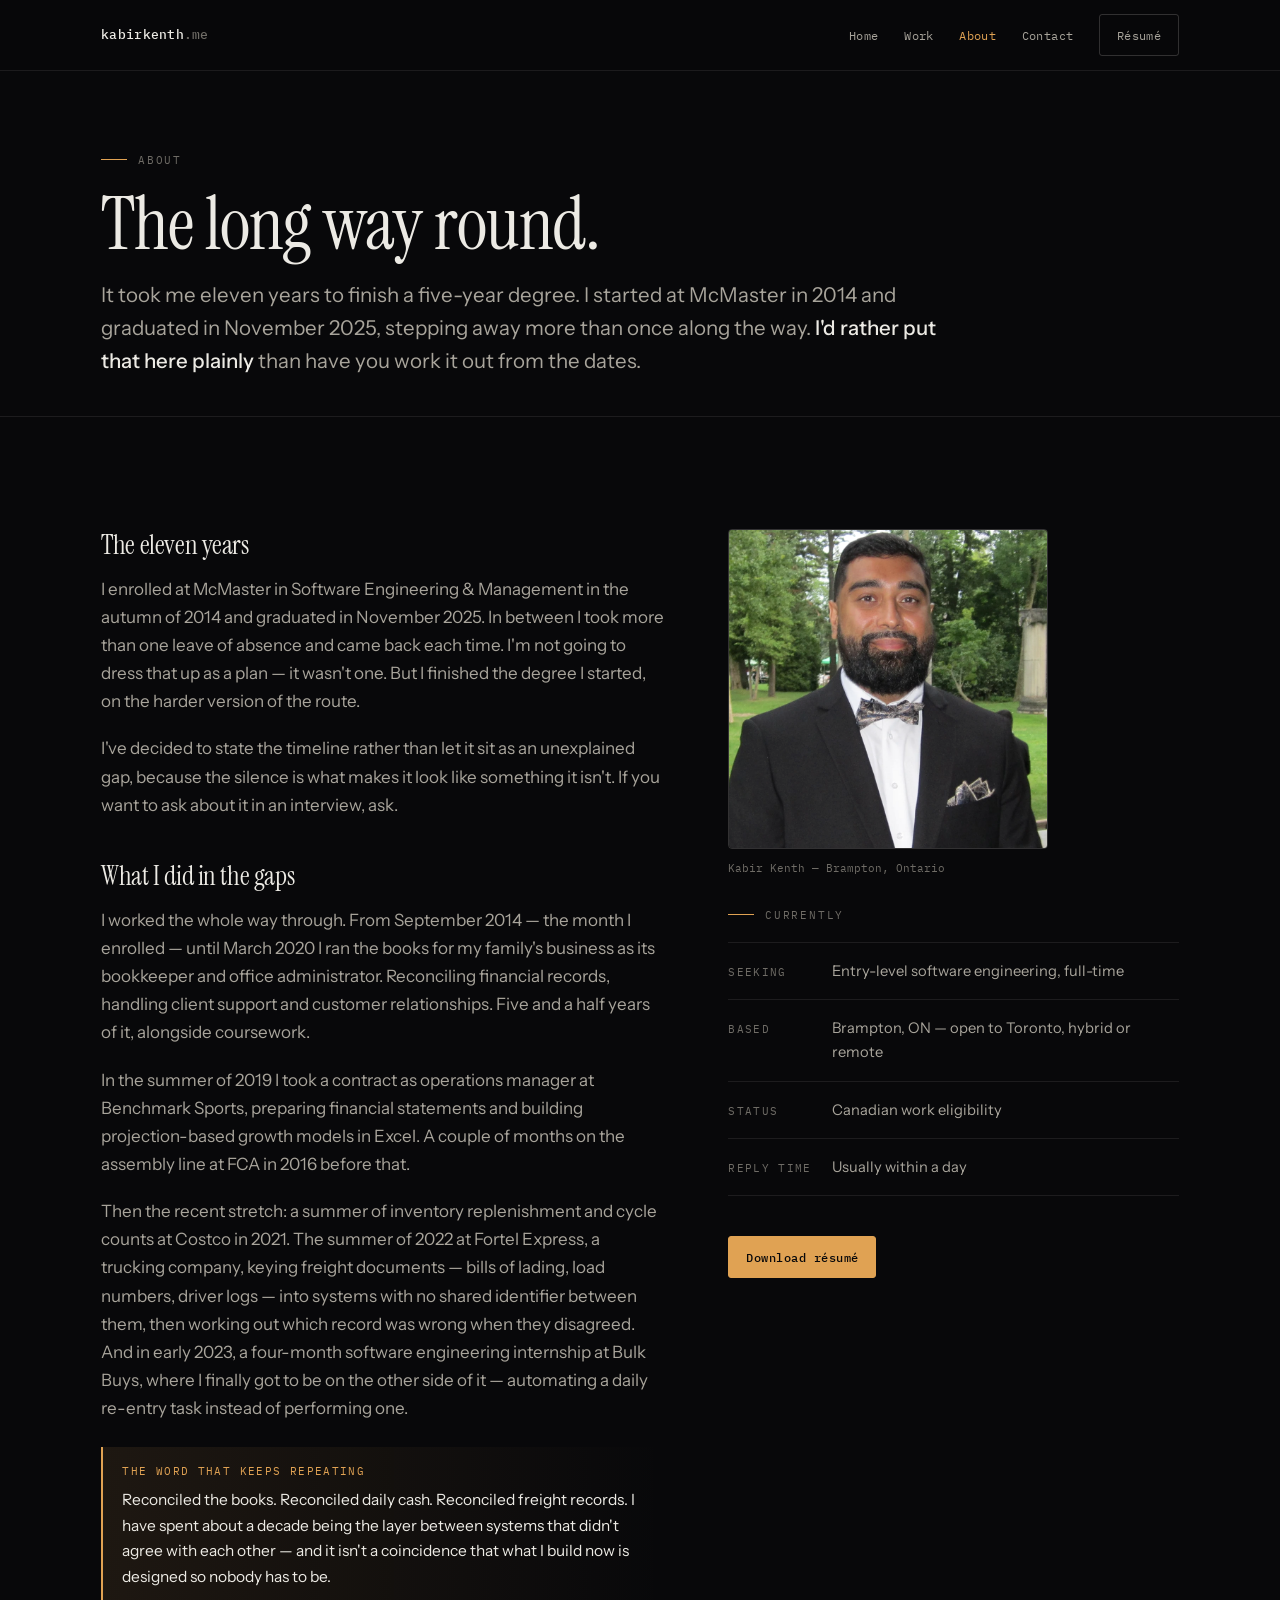
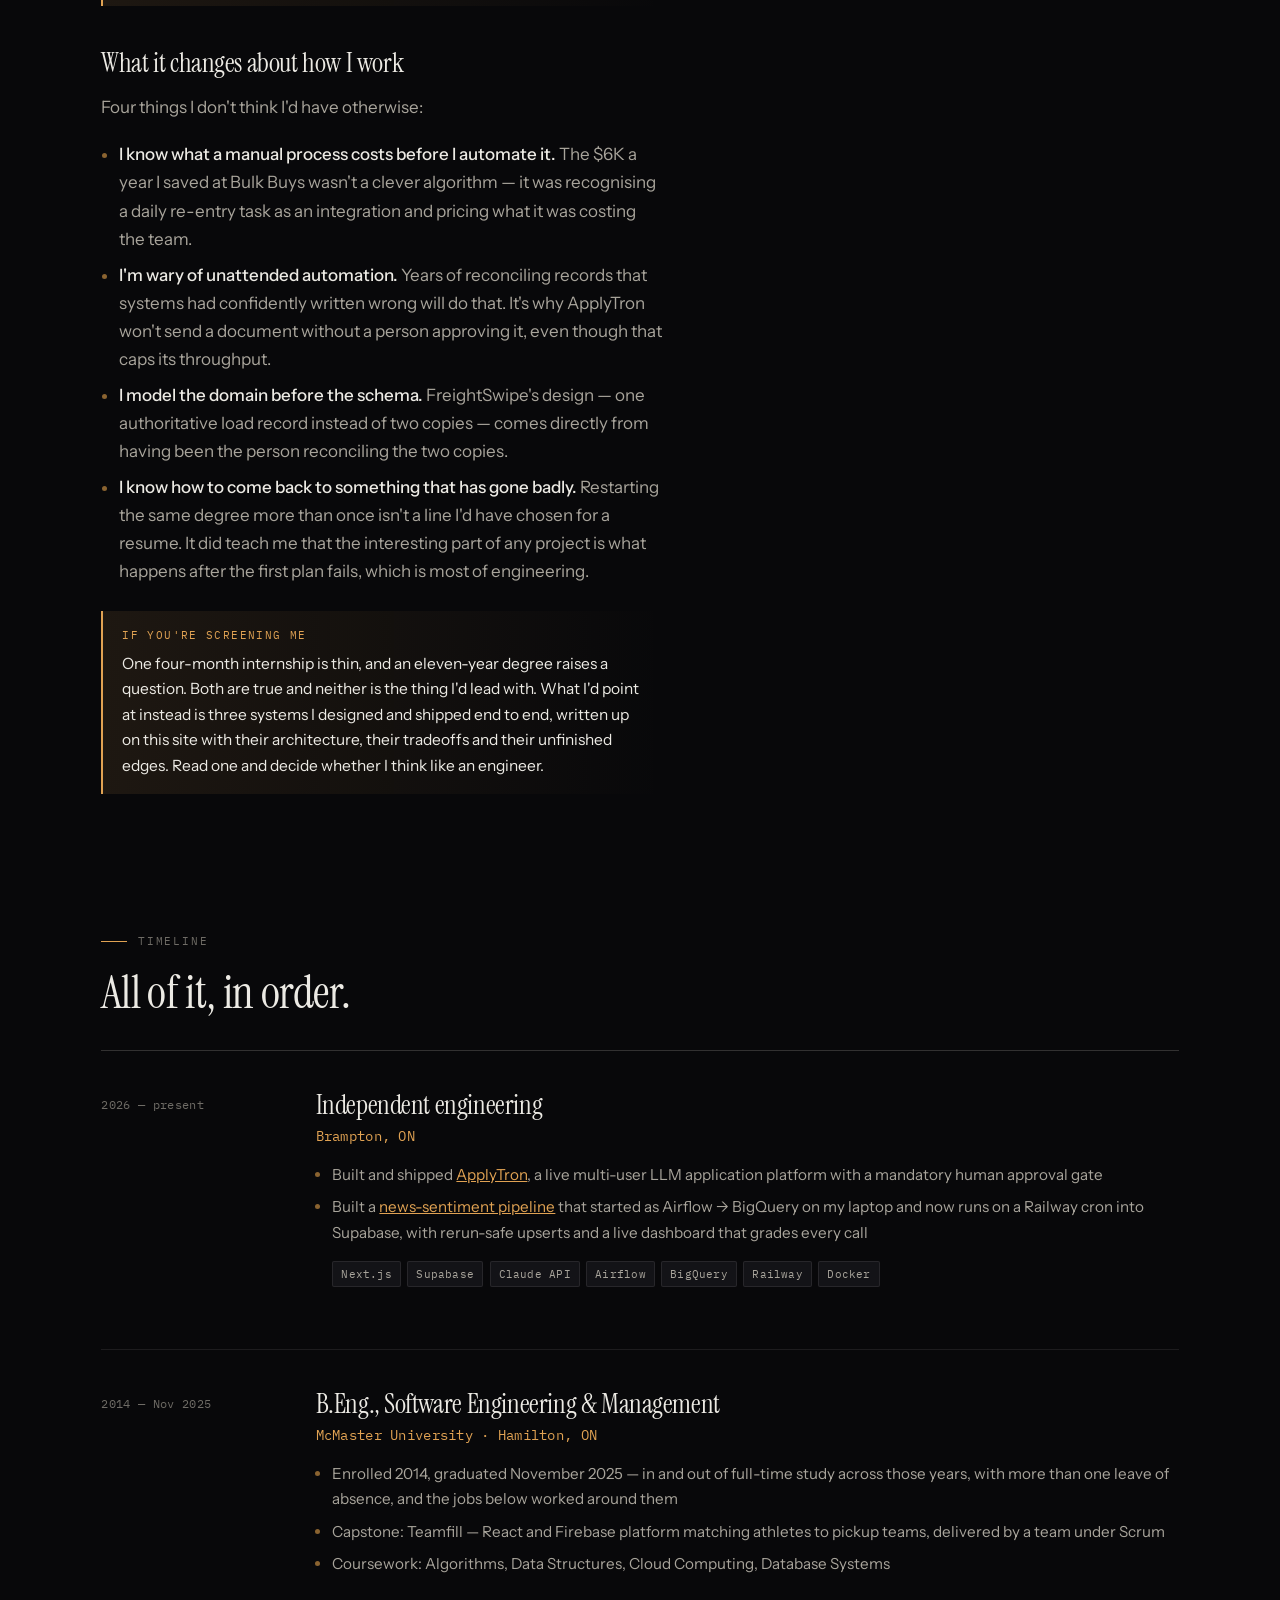
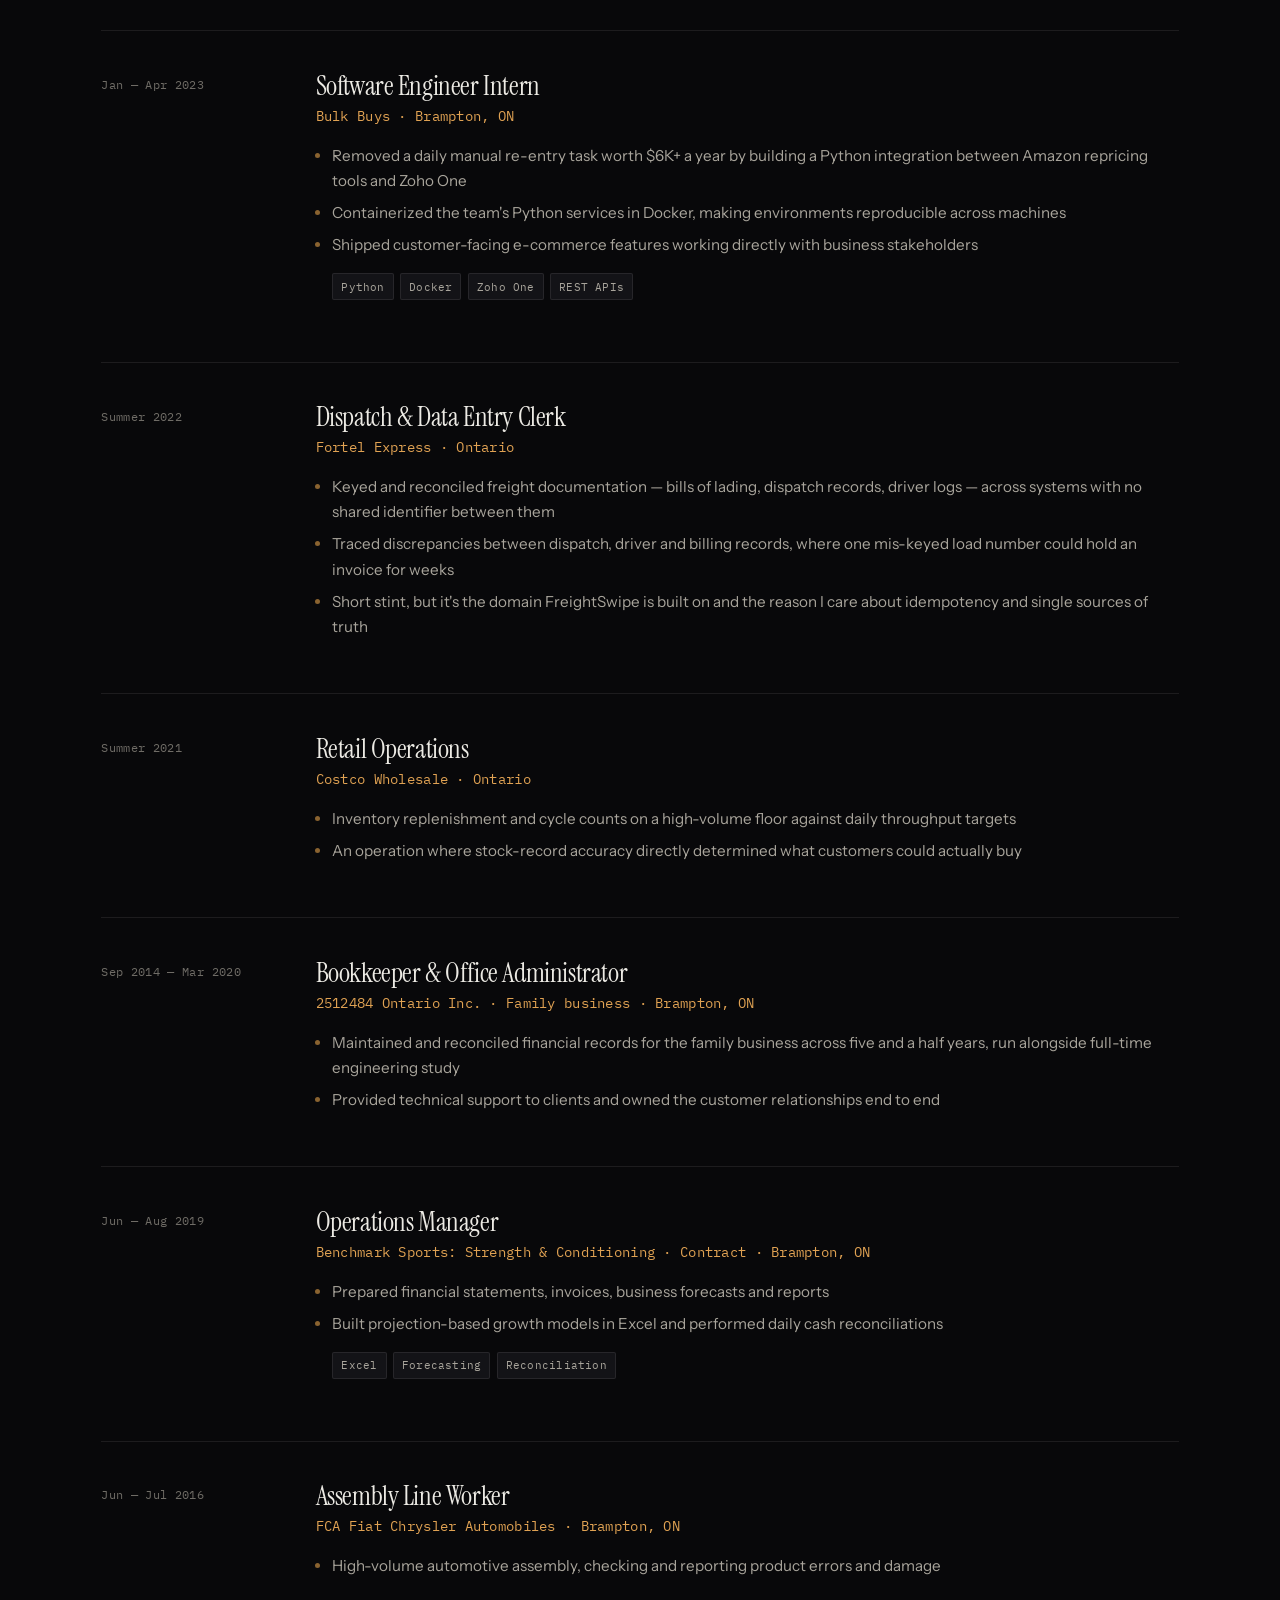
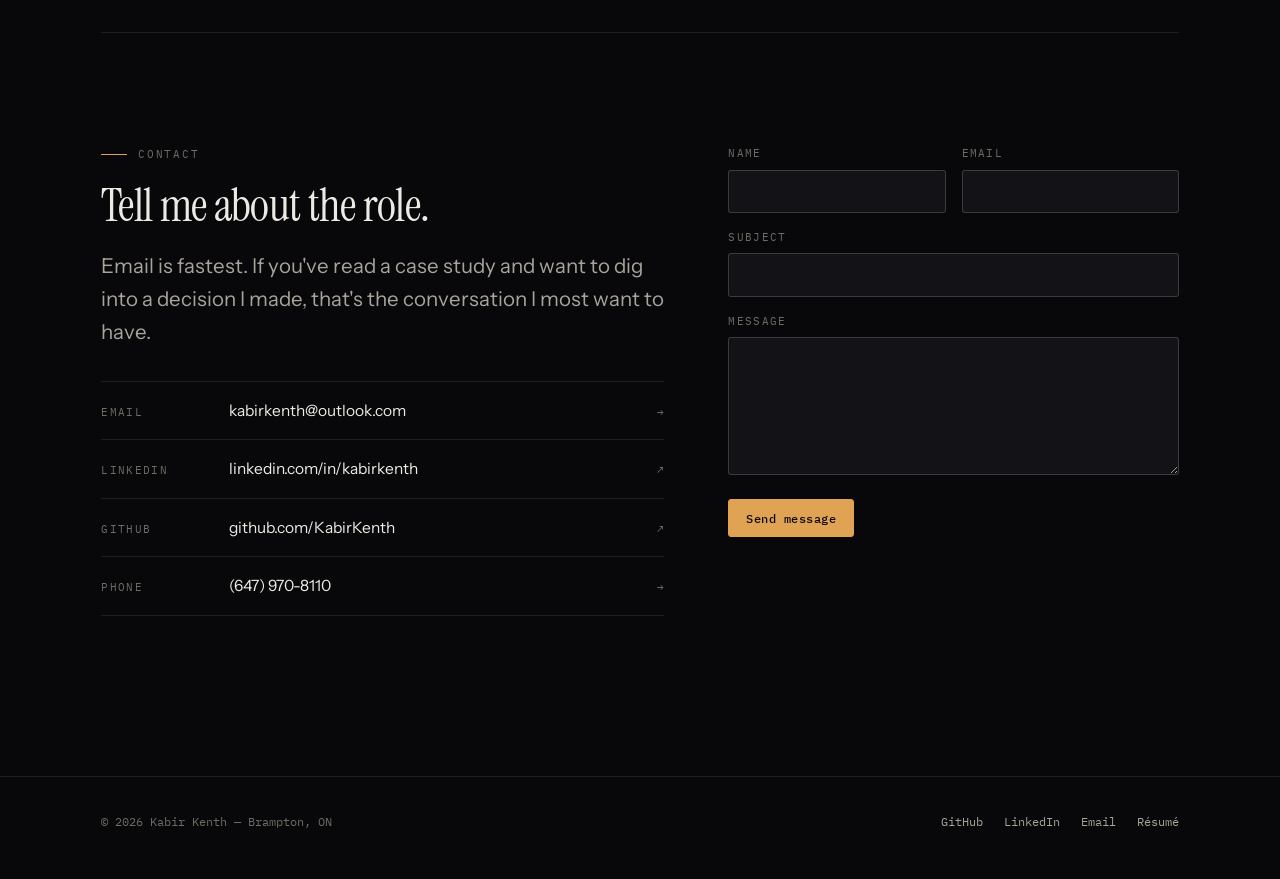
==== commit 6f2356b2: "Rewrite the market pipeline case study against the rebuilt code The case study, cards and resume ent" ====
--- a/about.html
+++ b/about.html
@@ -160,9 +160,9 @@
                         <p class="t-org">Brampton, ON</p>
                         <ul>
                             <li>Built and shipped <a href="applytron.html" style="color:var(--amber);">ApplyTron</a>, a live multi-user LLM application platform with a mandatory human approval gate</li>
-                            <li>Built and run a <a href="stock-pipeline.html" style="color:var(--amber);">daily Airflow → BigQuery → Gemini pipeline</a> with idempotent loads and tracked model accuracy</li>
-                        </ul>
-                        <ul class="stack"><li>Next.js</li><li>Supabase</li><li>Claude API</li><li>Airflow</li><li>BigQuery</li><li>Docker</li></ul>
+                            <li>Built a <a href="stock-pipeline.html" style="color:var(--amber);">news-sentiment pipeline</a> that started as Airflow → BigQuery on my laptop and now runs on a Railway cron into Supabase, with rerun-safe upserts and a live dashboard that grades every call</li>
+                        </ul>
+                        <ul class="stack"><li>Next.js</li><li>Supabase</li><li>Claude API</li><li>Airflow</li><li>BigQuery</li><li>Railway</li><li>Docker</li></ul>
                     </div>
                 </div>
 
--- a/styles.css
+++ b/styles.css
@@ -268,6 +268,9 @@
 .prose p { color: var(--bone-dim); }
 .prose strong { color: var(--bone); font-weight: 500; }
 .prose a { color: var(--amber); text-underline-offset: 3px; }
+/* buttons inside prose keep button colours (otherwise amber text on the amber solid button) */
+.prose a.btn { text-decoration: none; }
+.prose a.btn-solid, .prose a.btn-solid:hover { color: var(--ink-000); }
 .prose ul { padding-left: 1.1rem; margin: 0 0 1.2rem; color: var(--bone-dim); }
 .prose li { margin-bottom: 0.5rem; }
 .prose li::marker { color: var(--amber-lo); }
